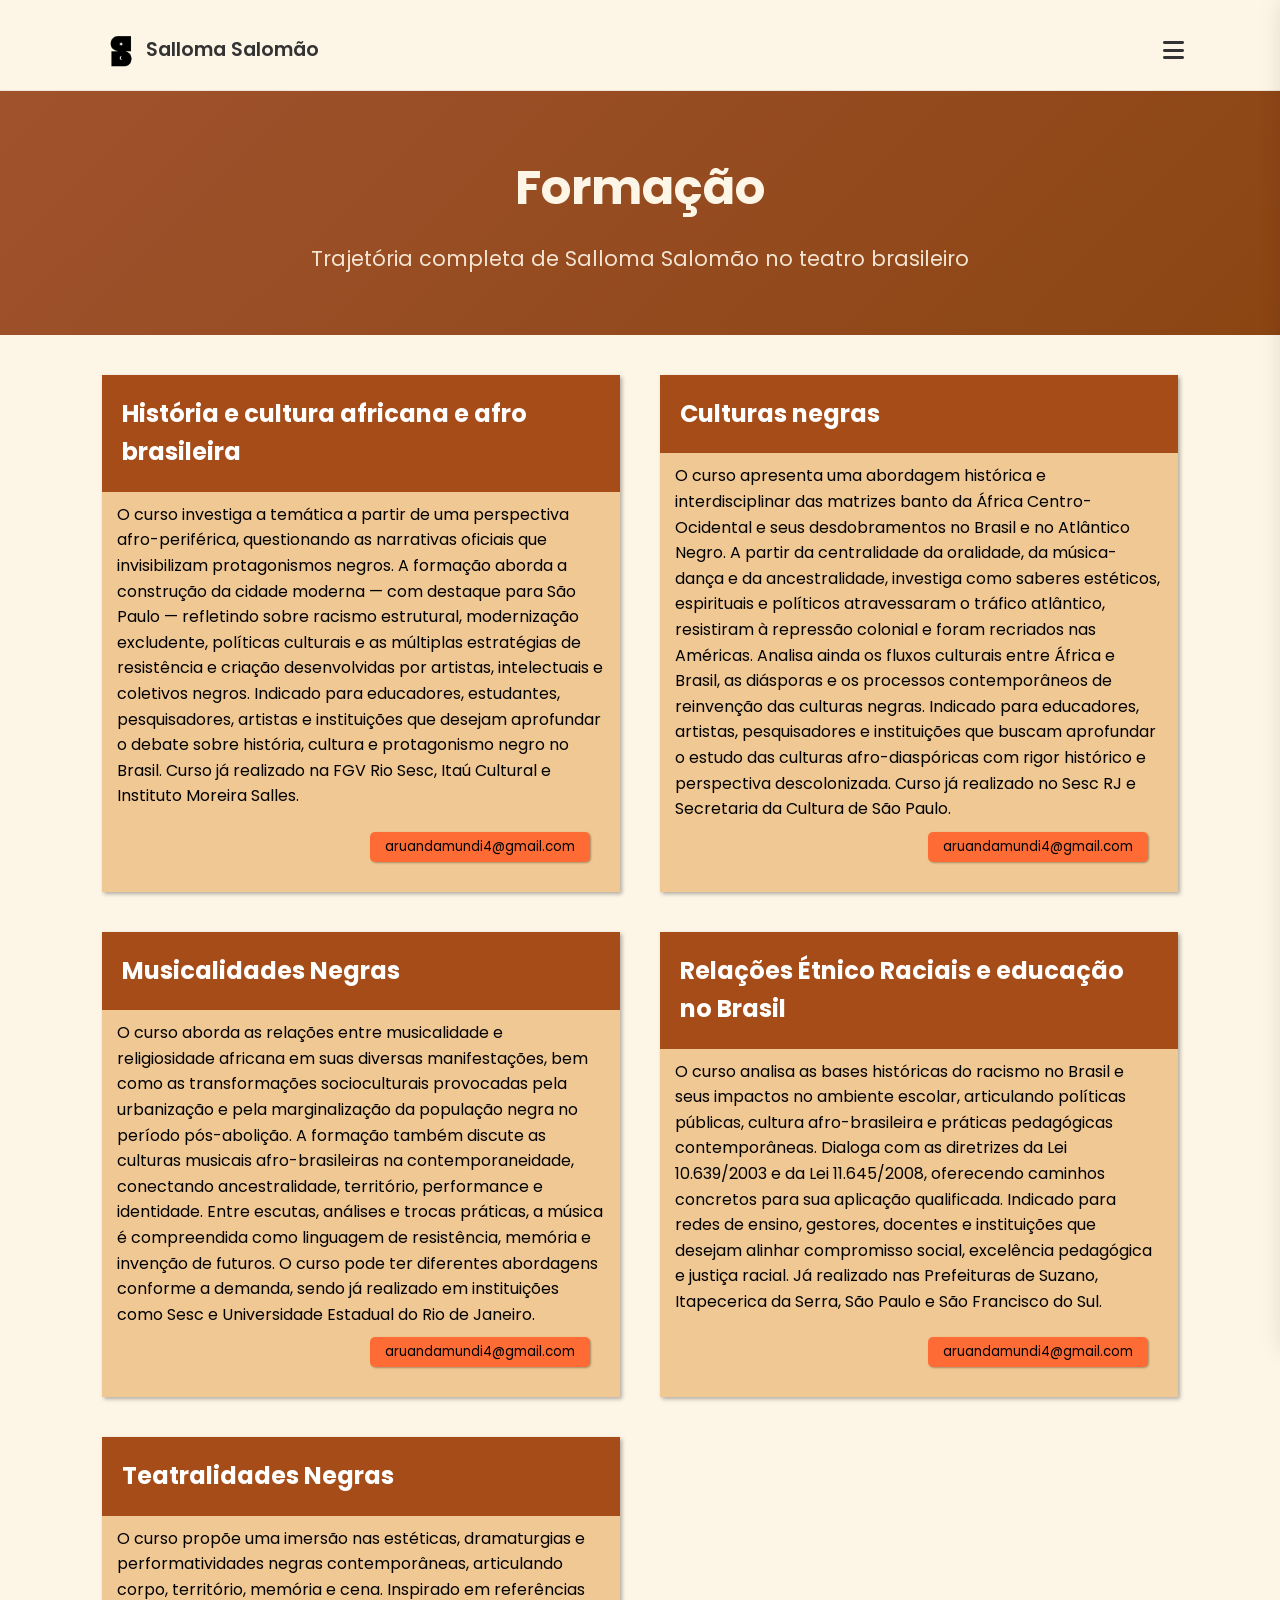
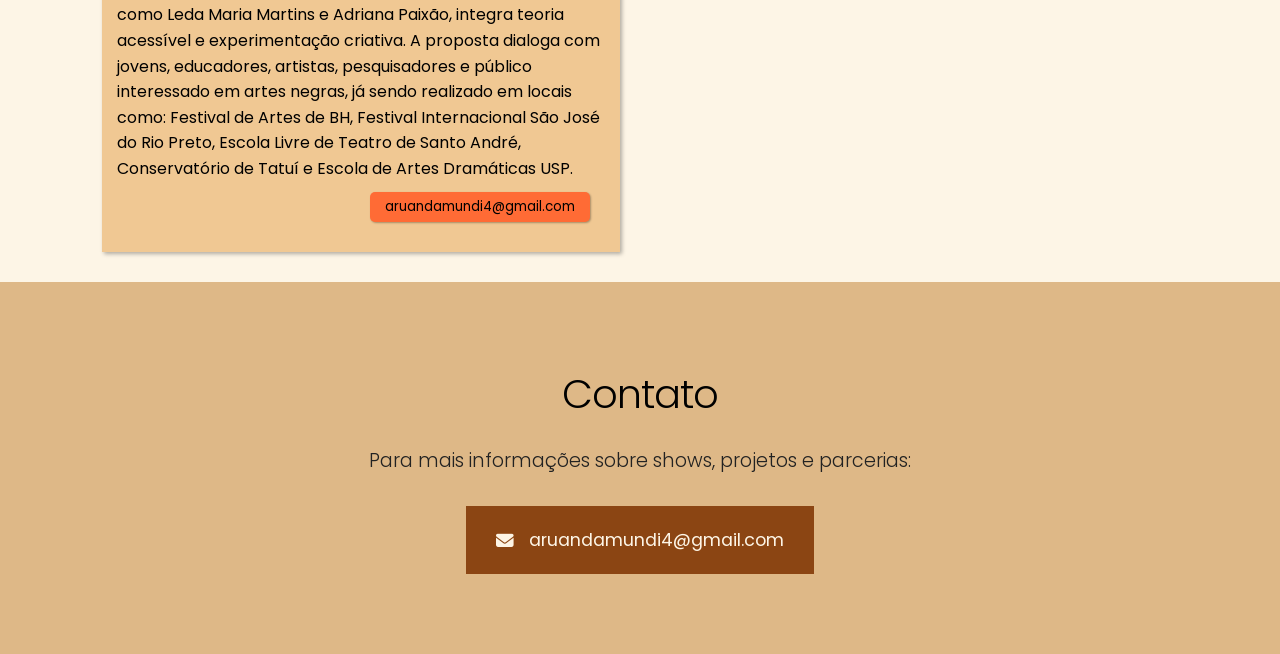
==== formacao.html @ 468c8325 "Primeiro Commit" ====
<!DOCTYPE html>
<html lang="en">

<head>
    <meta charset="UTF-8">
    <meta name="viewport" content="width=device-width, initial-scale=1.0">
    <link rel="stylesheet" href="https://cdnjs.cloudflare.com/ajax/libs/font-awesome/6.7.2/css/all.min.css"
        integrity="sha512-Evv84Mr4kqVGRNSgIGL/F/aIDqQb7xQ2vcrdIwxfjThSH8CSR7PBEakCr51Ck+w+/U6swU2Im1vVX0SVk9ABhg=="
        crossorigin="anonymous" referrerpolicy="no-referrer" />
    <script src="https://cdnjs.cloudflare.com/ajax/libs/jquery/3.7.1/jquery.min.js"
        integrity="sha512-v2CJ7UaYy4JwqLDIrZUI/4hqeoQieOmAZNXBeQyjo21dadnwR+8ZaIJVT8EE2iyI61OV8e6M8PP2/4hpQINQ/g=="
        crossorigin="anonymous" referrerpolicy="no-referrer"></script>
    <link rel="stylesheet" href="src/styles/navbar.css">
    <link rel="stylesheet" href="src/styles/formacao.css">
    <title>Salloma Salomão - Formação</title>
</head>

<body>
    <!-- HEADER - src/components/navbar.html -->
    <div id="navbar-placeholder"></div>
    <div class="menu-overlay"></div>

    <main id="content">
        <section id="content-section" style="padding: 0;">
            <div class="page-header">
                <h1>Formação</h1>
                <p>Trajetória completa de Salloma Salomão no teatro brasileiro</p>
            </div>

            <div class="content-wrapper">
                <div class="timeline-container">
                    <div class="production-card">
                        <div class="card-header">
                            <h2 class="card-title">História e cultura africana e afro brasileira</h2>
                        </div>
                        <div class="card-text">
                            <p>O curso investiga a temática a partir de uma perspectiva afro-periférica, questionando as
                                narrativas oficiais que invisibilizam protagonismos negros. A formação aborda a
                                construção da cidade moderna — com destaque para São Paulo — refletindo sobre racismo
                                estrutural, modernização excludente, políticas culturais e as múltiplas estratégias de
                                resistência e criação desenvolvidas por artistas, intelectuais e coletivos negros.
                                Indicado para educadores, estudantes, pesquisadores, artistas e instituições que desejam
                                aprofundar o debate sobre história, cultura e protagonismo negro no Brasil. Curso já
                                realizado na FGV Rio Sesc, Itaú Cultural e Instituto Moreira Salles.</p>
                        </div>
                        <button class="card-email">aruandamundi4@gmail.com</button>
                    </div>
                    <div class="production-card">
                        <div class="card-header">
                            <h2 class="card-title">Culturas negras</h2>
                        </div>
                        <div class="card-text">
                            <p>O curso apresenta uma abordagem histórica e interdisciplinar das matrizes banto da África
                                Centro-Ocidental e seus desdobramentos no Brasil e no Atlântico Negro. A partir da
                                centralidade da oralidade, da música-dança e da ancestralidade, investiga como saberes
                                estéticos, espirituais e políticos atravessaram o tráfico atlântico, resistiram à
                                repressão colonial e foram recriados nas Américas. Analisa ainda os fluxos culturais
                                entre África e Brasil, as diásporas e os processos contemporâneos de reinvenção das
                                culturas negras. Indicado para educadores, artistas, pesquisadores e instituições que
                                buscam aprofundar o estudo das culturas afro-diaspóricas com rigor histórico e
                                perspectiva descolonizada. Curso já realizado no Sesc RJ e Secretaria da Cultura de São
                                Paulo.</p>
                        </div>
                        <button class="card-email">aruandamundi4@gmail.com</button>
                    </div>
                    <div class="production-card">
                        <div class="card-header">
                            <h2 class="card-title">Musicalidades Negras</h2>
                        </div>
                        <div class="card-text">
                            <p>O curso aborda as relações entre musicalidade e religiosidade africana em suas diversas
                                manifestações, bem como as transformações socioculturais provocadas pela urbanização e
                                pela marginalização da população negra no período pós-abolição. A formação também
                                discute as culturas musicais afro-brasileiras na contemporaneidade, conectando
                                ancestralidade, território, performance e identidade. Entre escutas, análises e trocas
                                práticas, a música é compreendida como linguagem de resistência, memória e invenção de
                                futuros. O curso pode ter diferentes abordagens conforme a demanda, sendo já realizado
                                em instituições como Sesc e Universidade Estadual do Rio de Janeiro.</p>
                        </div>
                        <button class="card-email">aruandamundi4@gmail.com</button>
                    </div>
                    <div class="production-card">
                        <div class="card-header">
                            <h2 class="card-title">Relações Étnico Raciais e educação no Brasil</h2>
                        </div>
                        <div class="card-text">
                            <p>O curso analisa as bases históricas do racismo no Brasil e seus impactos no ambiente
                                escolar, articulando políticas públicas, cultura afro-brasileira e práticas pedagógicas
                                contemporâneas. Dialoga com as diretrizes da Lei 10.639/2003 e da Lei 11.645/2008,
                                oferecendo caminhos concretos para sua aplicação qualificada. Indicado para redes de
                                ensino, gestores, docentes e instituições que desejam alinhar compromisso social,
                                excelência pedagógica e justiça racial. Já realizado nas Prefeituras de Suzano,
                                Itapecerica da Serra, São Paulo e São Francisco do Sul.</p>
                        </div>
                        <button class="card-email">aruandamundi4@gmail.com</button>
                    </div>
                    <div class="production-card">
                        <div class="card-header">
                            <h2 class="card-title">Teatralidades Negras</h2>
                        </div>
                        <div class="card-text">
                            <p>O curso propõe uma imersão nas estéticas, dramaturgias e performatividades negras
                                contemporâneas, articulando corpo, território, memória e cena. Inspirado em referências
                                como Leda Maria Martins e Adriana Paixão, integra teoria acessível e experimentação
                                criativa. A proposta dialoga com jovens, educadores, artistas, pesquisadores e público
                                interessado em artes negras, já sendo realizado em locais como: Festival de Artes de BH,
                                Festival Internacional São José do Rio Preto, Escola Livre de Teatro de Santo André,
                                Conservatório de Tatuí e Escola de Artes Dramáticas USP.</p>
                        </div>
                        <button class="card-email">aruandamundi4@gmail.com</button>
                    </div>
                </div>
            </div>
        </section>

    </main>

    <section id="contato">
        <div class="contact-container">
            <h2>Contato</h2>
            <p>Para mais informações sobre shows, projetos e parcerias:</p>
            <a href="mailto:aruandamundi4@gmail.com" class="email-link">
                <i class="fas fa-envelope"></i>
                aruandamundi4@gmail.com
            </a>
        </div>
    </section>

    <script src="src/javascript/formacao.js"></script>
    <script src="src/javascript/navbar.js"></script>
    <script src="src/javascript/loadnavbar.js"></script>
</body>

</html>
---- src/styles/navbar.css ----
@import url('https://fonts.googleapis.com/css2?family=Poppins:ital,wght@0,100;0,200;0,300;0,400;0,500;0,600;0,700;0,800;0,900;1,100;1,200;1,300;1,400;1,500;1,600;1,700;1,800;1,900&display=swap');

html.menu-open {
    overflow: hidden;
}

* {
    font-family: "Poppins", sans-serif;
    margin: 0;
    padding: 0;
    box-sizing: border-box;
}

body {
    background-color: rgb(253, 245, 230);
    line-height: 1.6;
}

body.menu-open {
    overflow: hidden;
}

/* HEADER MINIMALISTA */
header {
    position: fixed;
    top: 0;
    left: 0;
    width: 100%;
    padding: 15px 7.5%;
    background: rgba(253, 245, 230, 0.95);
    backdrop-filter: blur(10px);
    z-index: 4000;
    transition: all 0.3s ease;
    border-bottom: 1px solid rgba(0, 0, 0, 0.05);
}

header.scrolled {
    padding: 5px 5%;
    box-shadow: 0 2px 20px rgba(0, 0, 0, 0.1);
}

#navbar {
    display: flex;
    align-items: center;
    justify-content: space-between;
    max-width: 1200px;
    padding-top: 10px;
}

#nav_logo {
    display: flex;
    align-items: center;
    text-decoration: none;
    color: #333;
    font-weight: 600;
    font-size: 1.2rem;
}

.logo-image {
    width: 50px;
    height: 50px;
    object-fit: contain;
}

#nav_list {
    display: flex;
    list-style: none;
    gap: 40px;
}

#nav-close-button {
    display: none;
    padding: 25px;
    max-width: fit-content;
    font-size: 24px;
    background: none;
    border: none;
    outline: none;
    cursor: pointer;
    margin-left: auto;
}

.nav-item {
    position: relative;
}

.nav-item a {
    text-decoration: none;
    color: #333;
    font-weight: 500;
    transition: color 0.3s ease;
    position: relative;
    display: flex;
    align-items: center;
    gap: 5px;
}

.nav-item a:hover {
    color: #8b4513;
}

.nav-item a::after {
    content: '';
    position: absolute;
    bottom: -5px;
    left: 0;
    width: 0;
    height: 2px;
    background: #8b4513;
    transition: width 0.3s ease;
}

.nav-item a:hover::after {
    width: 100%;
}

/* Dropdown Styles */
.dropdown {
    position: relative;
}

.dropdown-toggle {
    cursor: pointer;
}

.dropdown-toggle i {
    font-size: 0.8rem;
    transition: transform 0.3s ease;
}

.dropdown.active .dropdown-toggle i {
    transform: rotate(180deg);
}

.dropdown-menu {
    display: none;
    position: absolute;
    top: 100%;
    left: 0;
    min-width: 280px;
    background: rgb(253, 245, 230);
    box-shadow: 0 10px 30px rgba(0, 0, 0, 0.1);
    border-radius: 8px;
    padding: 10px 0;
    z-index: 1100;
    opacity: 0;
    transform: translateY(15px);
    transition: all 0.3s ease;
    animation: fadeInDropdown 0.3s ease forwards;
}

.dropdown.active .dropdown-menu {
    display: block;
    opacity: 1;
    transform: translateY(0);
}

@keyframes fadeInDropdown {
    from {
        opacity: 0;
        transform: translateY(15px);
    }

    to {
        opacity: 1;
        transform: translateY(0);
    }
}

.dropdown-menu li {
    list-style: none;
}

.dropdown-menu li a {
    display: block;
    padding: 10px 20px;
    color: #333;
    text-decoration: none;
    font-size: 0.9rem;
    transition: all 0.2s ease;
    font-weight: 400;
}

.dropdown-menu li a:hover {
    background-color: rgba(113, 0, 0, 0.1);
    color: #8b4513;
    transform: translateX(5px);
}

.dropdown-menu li a::after {
    display: none;
}

.btn-contact {
    background: #8b4513;
    color: white;
    padding: 10px 25px;
    border: none;
    border-radius: 0%;
    font-weight: 500;
    cursor: pointer;
    transition: all 0.3s ease;
}

.btn-contact:hover {
    background: #7b3503;
    transform: translateY(-2px);
}

#mobile_btn {
    display: none;
    background: none;
    border: none;
    font-size: 1.5rem;
    color: #333;
    cursor: pointer;
}

/* Menu overlay */
.menu-overlay {
    position: fixed;
    inset: 0;
    background: rgba(0, 0, 0, 0.35);
    opacity: 0;
    pointer-events: none;
    transition: opacity 0.3s;
    z-index: 2000;
}

.menu-overlay.active {
    opacity: 1;
    pointer-events: all;
}

/* RESPONSIVIDADE */
@media screen and (max-width: 1300px) {
    #nav_list {
        position: fixed;
        top: 0;
        width: 320px;
        height: 150vh;

        background: rgb(253, 245, 230);
        flex-direction: column;
        gap: 0;

        box-shadow: 5px 0 25px rgba(0, 0, 0, 0.15);

        transform: translateX(100%);
        transition: transform 0.35s ease;
        right: 0;
        z-index: 3000;

        display: flex;
    }

    #nav_list.active {
        transform: translateX(0);
    }

    #nav-close-button {
        display: flex;
    }

    #mobile_btn {
        display: block;
    }

    .dropdown-menu {
        position: static;
        opacity: 1;
        transform: none;
        box-shadow: none;
        padding: 0;

        display: grid;
        grid-template-rows: 0fr;
        transition: grid-template-rows 0.35s ease;
    }

    .dropdown-menu>* {
        overflow: hidden;
    }

    #navbar li {
        font-size: 24px;
        padding: 6px;
    }

    .dropdown-content li a {
        font-size: 16px;
    }

    .dropdown.active .dropdown-menu {
        /* max-height: 1000px; */
        grid-template-rows: 1fr;
    }

    .nav-item a,
    .dropdown-toggle {
        display: flex;
        justify-content: space-between;
        padding: 18px, 25px;
        width: 100%;
    }

    .nav-item a:hover::after {
        width: 0;
    }

    .btn-contact {
        font-size: 24px;
    }
}
---- src/styles/formacao.css ----
@import url('https://fonts.googleapis.com/css2?family=Poppins:ital,wght@0,100;0,200;0,300;0,400;0,500;0,600;0,700;0,800;0,900;1,100;1,200;1,300;1,400;1,500;1,600;1,700;1,800;1,900&display=swap');

html {
    scroll-behavior: smooth;
}

* {
    font-family: "Poppins", sans-serif;
    margin: 0;
    padding: 0;
    box-sizing: border-box;
}

body {
    background-color: #fdf5e6;
    line-height: 1.6;
}

main#content {
    padding-top: 90px;
    padding-bottom: 30px;
}

/* HEADER */
.page-header {
    text-align: center;
    margin-bottom: 40px;
    padding: 60px 8%;
    background: linear-gradient(135deg, #a0522d, #8b4513);
    color: #fdf5e6;
    position: relative;
    overflow: hidden;
}

.page-header h1 {
    font-size: 3rem;
    margin-bottom: 15px;
    position: relative;
    z-index: 2;
}

.page-header p {
    font-size: 1.3rem;
    opacity: 0.9;
    position: relative;
    z-index: 2;
    max-width: 800px;
    margin: 0 auto;
    line-height: 1.6;
}

/* SEÇÃO CONTEÚDO */
.content-wrapper {
    padding: 0 8%;
    max-width: 1400px;
    margin: 0 auto;
    display: flex;
    flex-direction: column;
    gap: 30px;
    background-color: #fdf5e6;
}

.timeline-container {
    display: grid;
    grid-template-columns: auto auto;
    gap: 40px;
}

.production-card {
    background-color: #f0c893;
    box-shadow: 2px 2px 4px rgba(0,0,0,0.3);
    transition: all 0.3s ease;
    position: relative;
    display: flex;
    flex-direction: column;
}

.production-card:hover {
    transform: translateY(-3px);
    box-shadow: 0 8px 25px rgba(0, 0, 0, 0.15);
}

.production-card .card-header {
    background-color: #a54c18;
    padding: 20px;
    color: #fff;
}

.production-card .card-text {
    padding: 10px 15px;
}

.card-email {
    background-color: #ff6b35;
    text-decoration: none;
    border: none;
    display: block;
    cursor: pointer;
    padding: 5px 15px;
    width: min-content;
    border-radius: 5px;
    margin: auto 30px 30px 0;
    box-shadow: 1px 1px 2px rgba(0, 0, 0, 0.3);
    transition: all 0.3s ease;
    margin-left: auto;
}

.card-email:hover {
    background-color: #ff8f66;
}


/* SEÇÃO CONTATO */
#contato {
    background: #deb887;
    padding: 80px 5%;
    text-align: center;
}

.contact-container {
    max-width: 600px;
    margin: 0 auto;
}

#contato h2 {
    font-size: 2.5rem;
    color: #000;
    margin-bottom: 20px;
    font-weight: 300;
    letter-spacing: -1px;
}

#contato p {
    font-size: 1.2rem;
    color: #222;
    margin-bottom: 30px;
    font-weight: 300;
}

.email-link {
    display: inline-flex;
    align-items: center;
    gap: 15px;
    background: #8b4513;
    color: #fdf5e6;
    padding: 20px 30px;
    text-decoration: none;
    font-size: 1.1rem;
    font-weight: 400;
    transition: all 0.3s ease;
}

.email-link:hover {
    background: #7b3503;
    transform: translateY(-3px);
    box-shadow: 0 10px 25px rgba(66, 60, 0, 0.3);
    color: white;
}

@media screen and (max-width: 768px) {
    .timeline-container {
    display: grid;
    grid-template-columns: auto;
    gap: 40px;
}
}
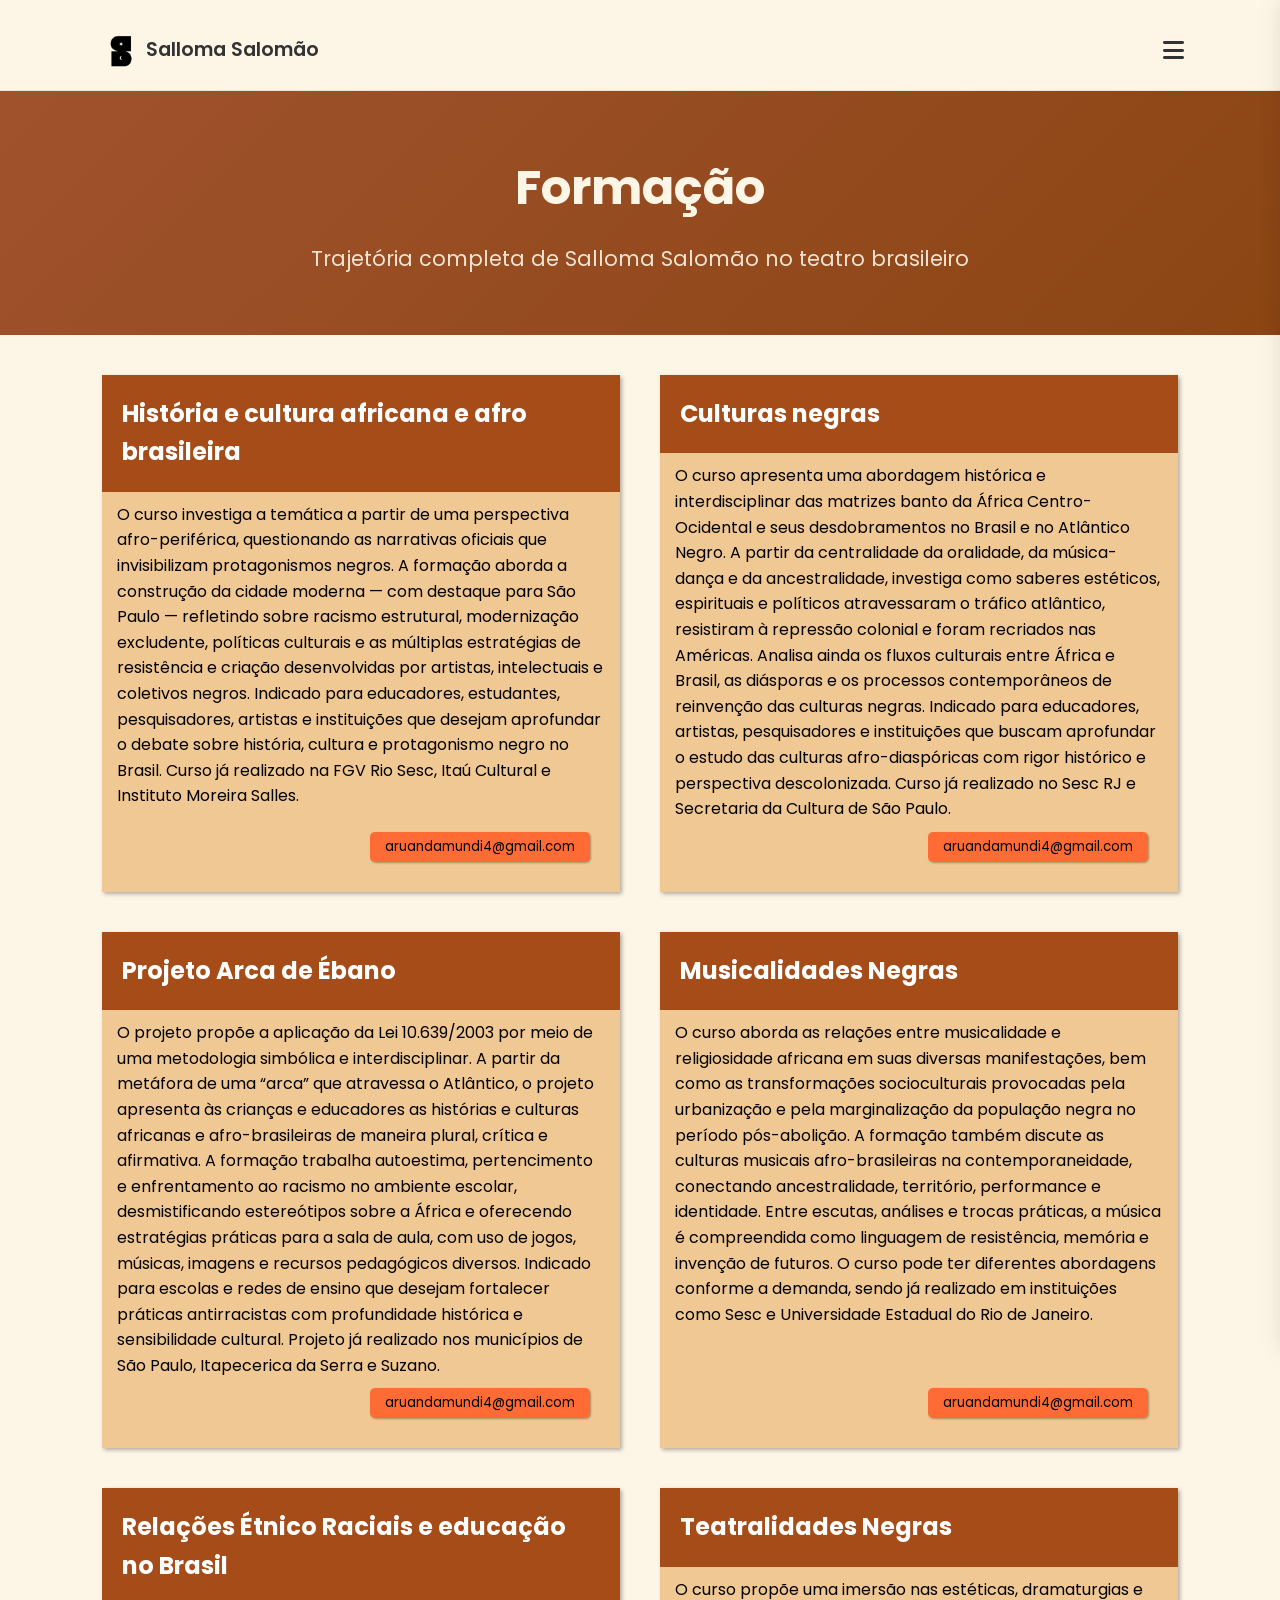
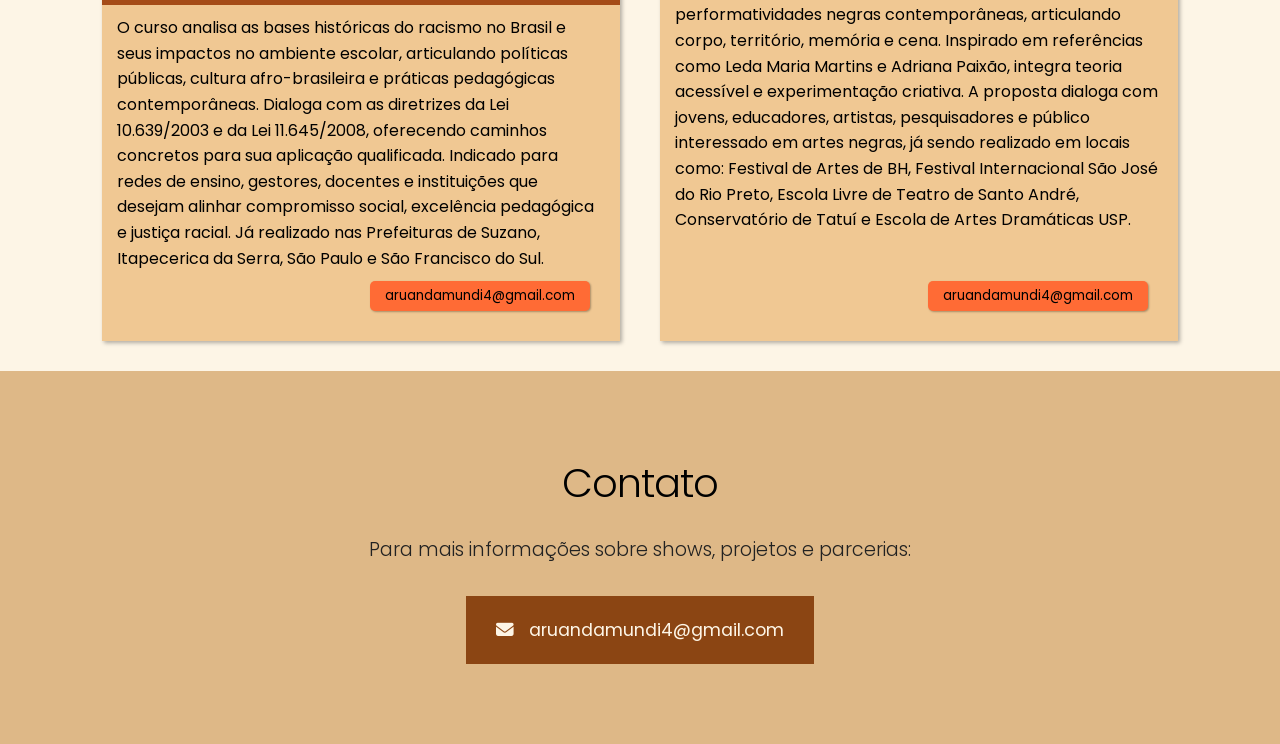
==== commit 7162ba11: "Novo projeto adicionado em formações" ====
--- a/formacao.html
+++ b/formacao.html
@@ -60,6 +60,24 @@
                                 buscam aprofundar o estudo das culturas afro-diaspóricas com rigor histórico e
                                 perspectiva descolonizada. Curso já realizado no Sesc RJ e Secretaria da Cultura de São
                                 Paulo.</p>
+                        </div>
+                        <button class="card-email">aruandamundi4@gmail.com</button>
+                    </div>
+                    <div class="production-card">
+                        <div class="card-header">
+                            <h2 class="card-title">Projeto Arca de Ébano</h2>
+                        </div>
+                        <div class="card-text">
+                            <p>O projeto propõe a aplicação da Lei 10.639/2003 por meio de uma metodologia simbólica e
+                                interdisciplinar. A partir da metáfora de uma “arca” que atravessa o Atlântico, o
+                                projeto apresenta às crianças e educadores as histórias e culturas africanas e
+                                afro-brasileiras de maneira plural, crítica e afirmativa. A formação trabalha
+                                autoestima, pertencimento e enfrentamento ao racismo no ambiente escolar,
+                                desmistificando estereótipos sobre a África e oferecendo estratégias práticas para a
+                                sala de aula, com uso de jogos, músicas, imagens e recursos pedagógicos diversos.
+                                Indicado para escolas e redes de ensino que desejam fortalecer práticas antirracistas
+                                com profundidade histórica e sensibilidade cultural. Projeto já realizado nos municípios
+                                de São Paulo, Itapecerica da Serra e Suzano.</p>
                         </div>
                         <button class="card-email">aruandamundi4@gmail.com</button>
                     </div>
